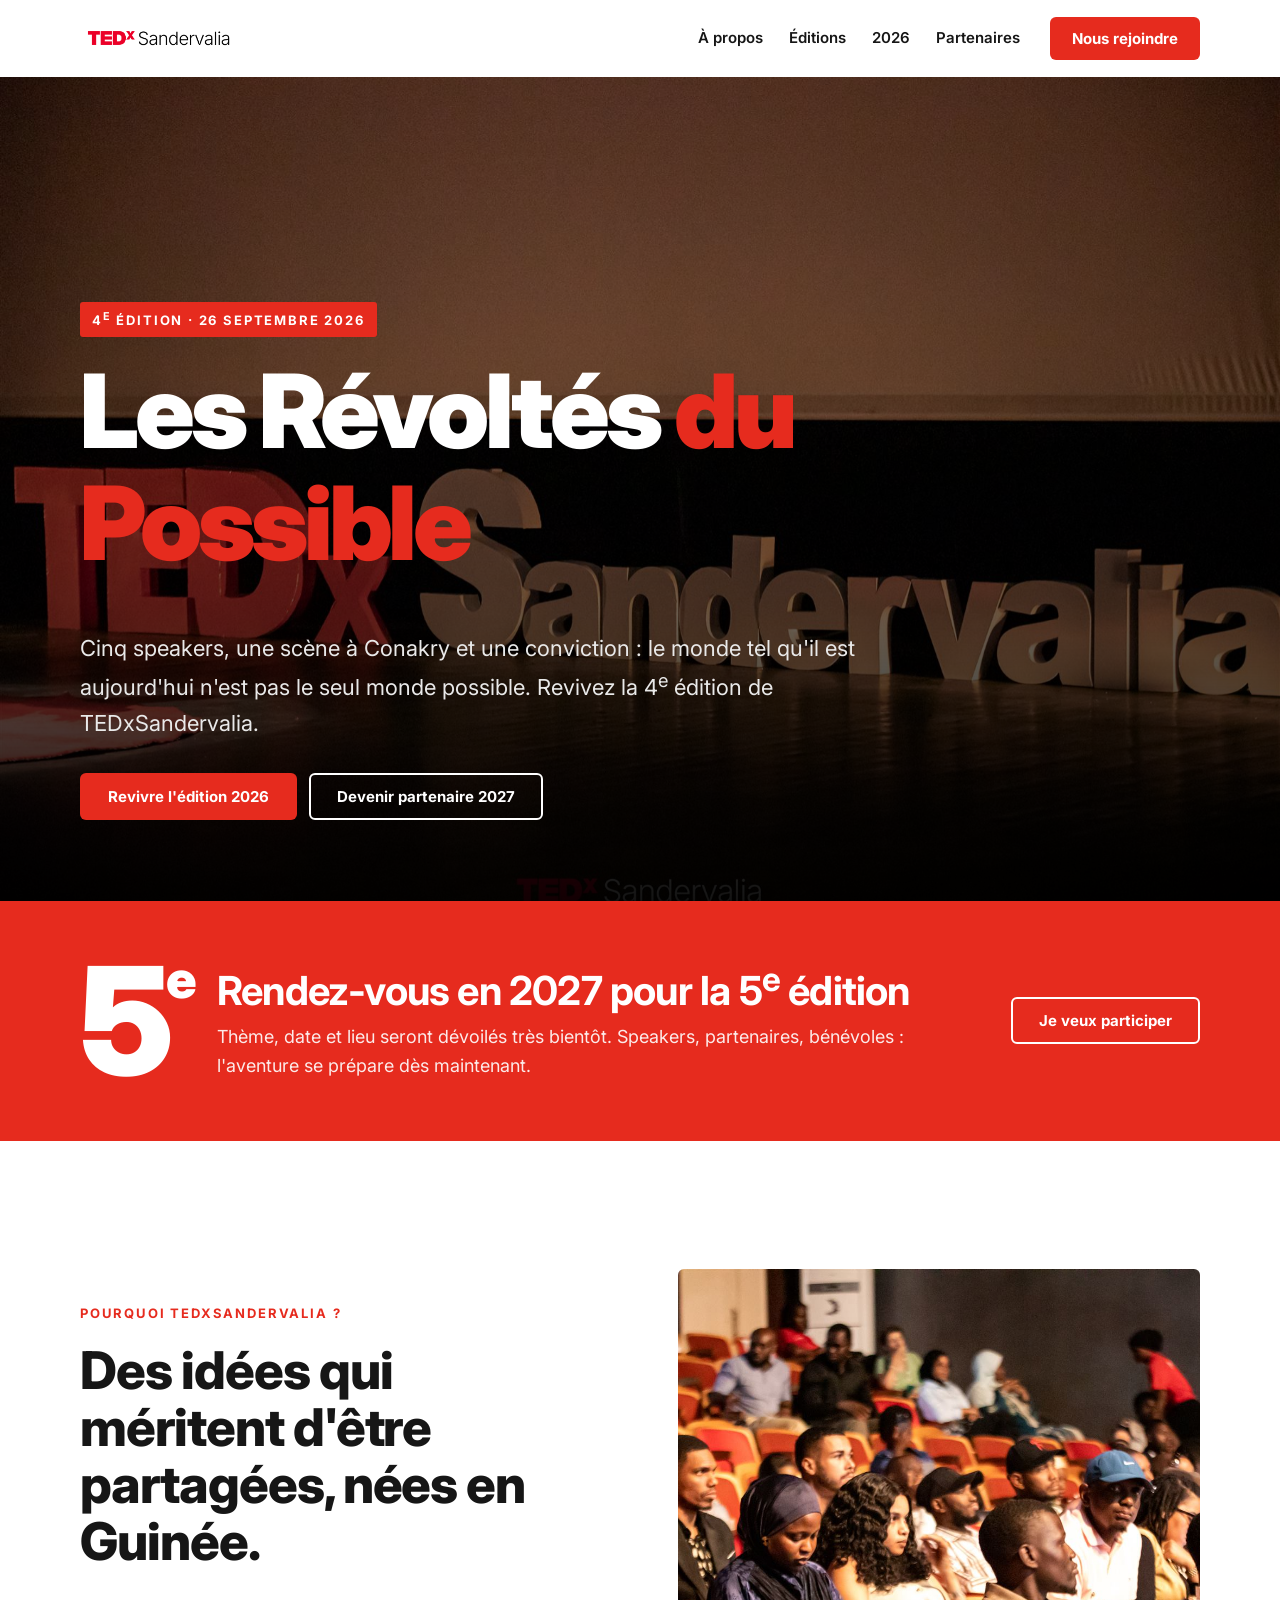
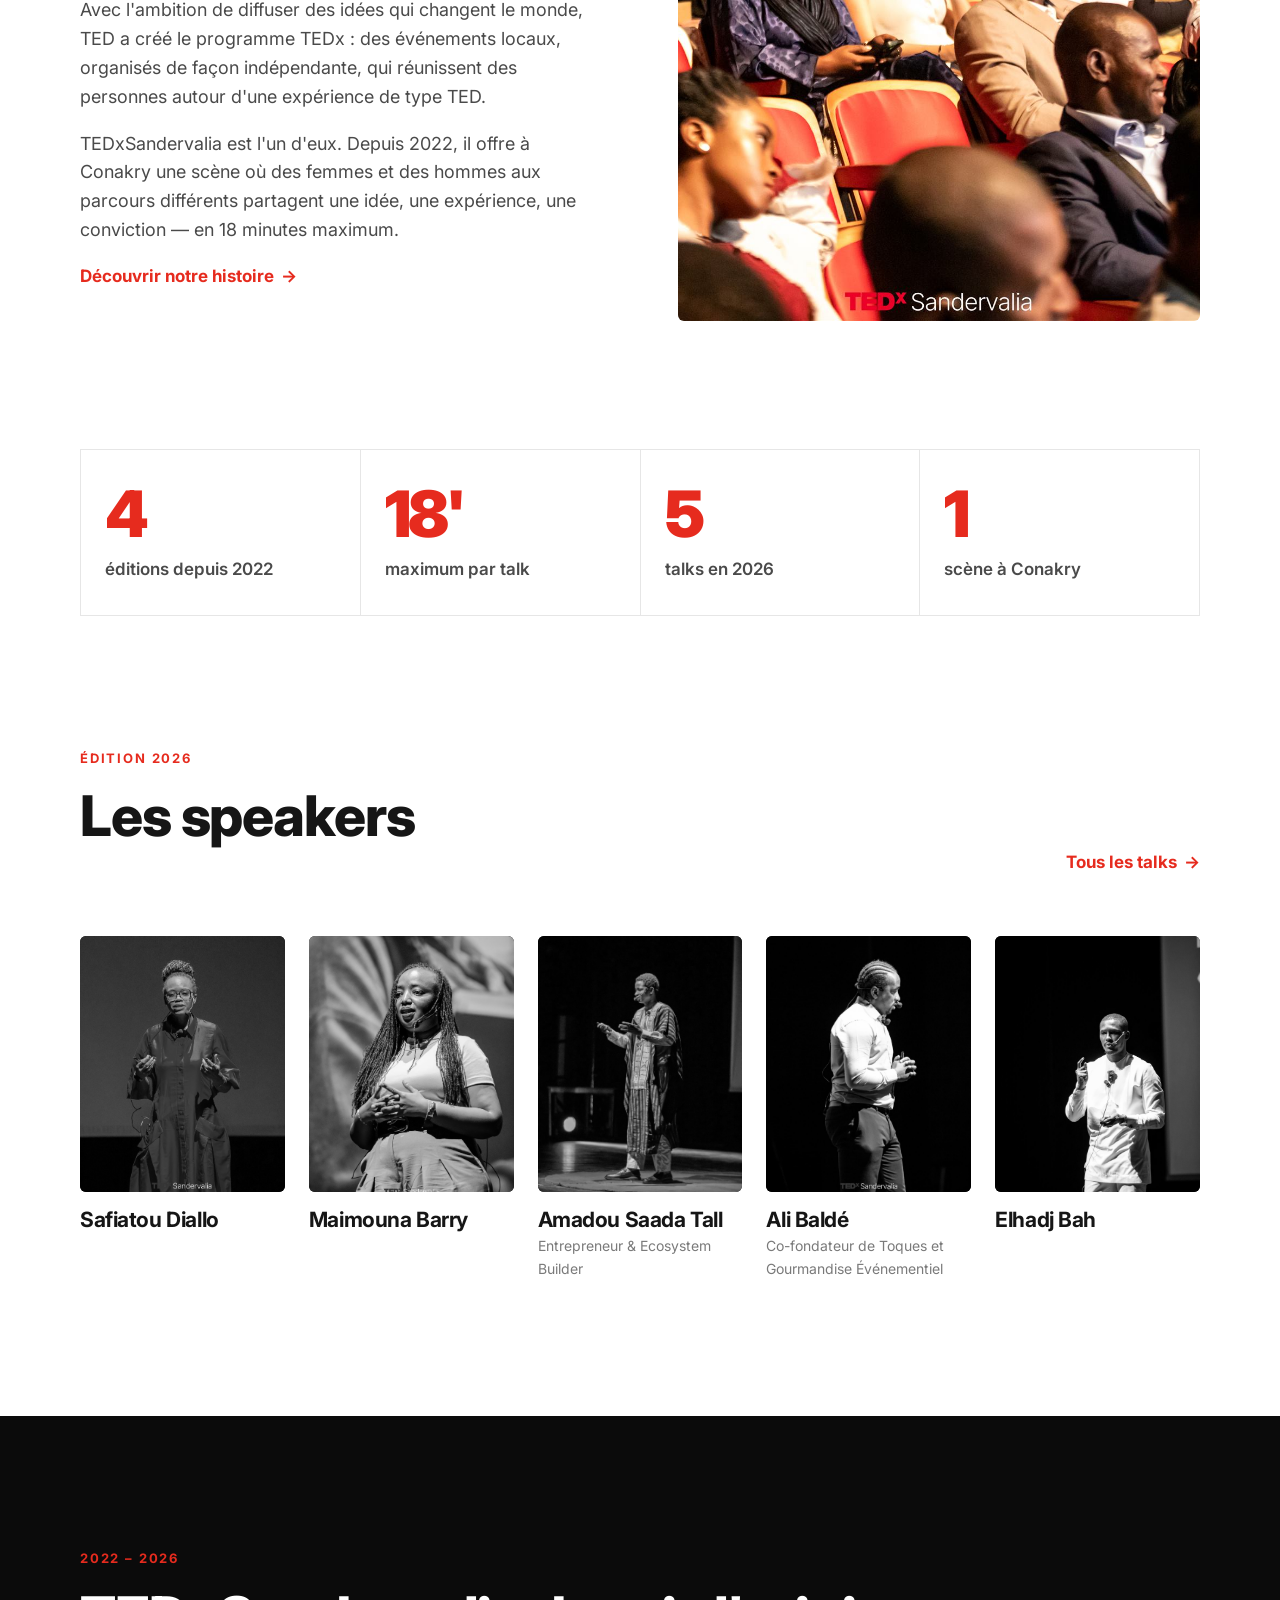
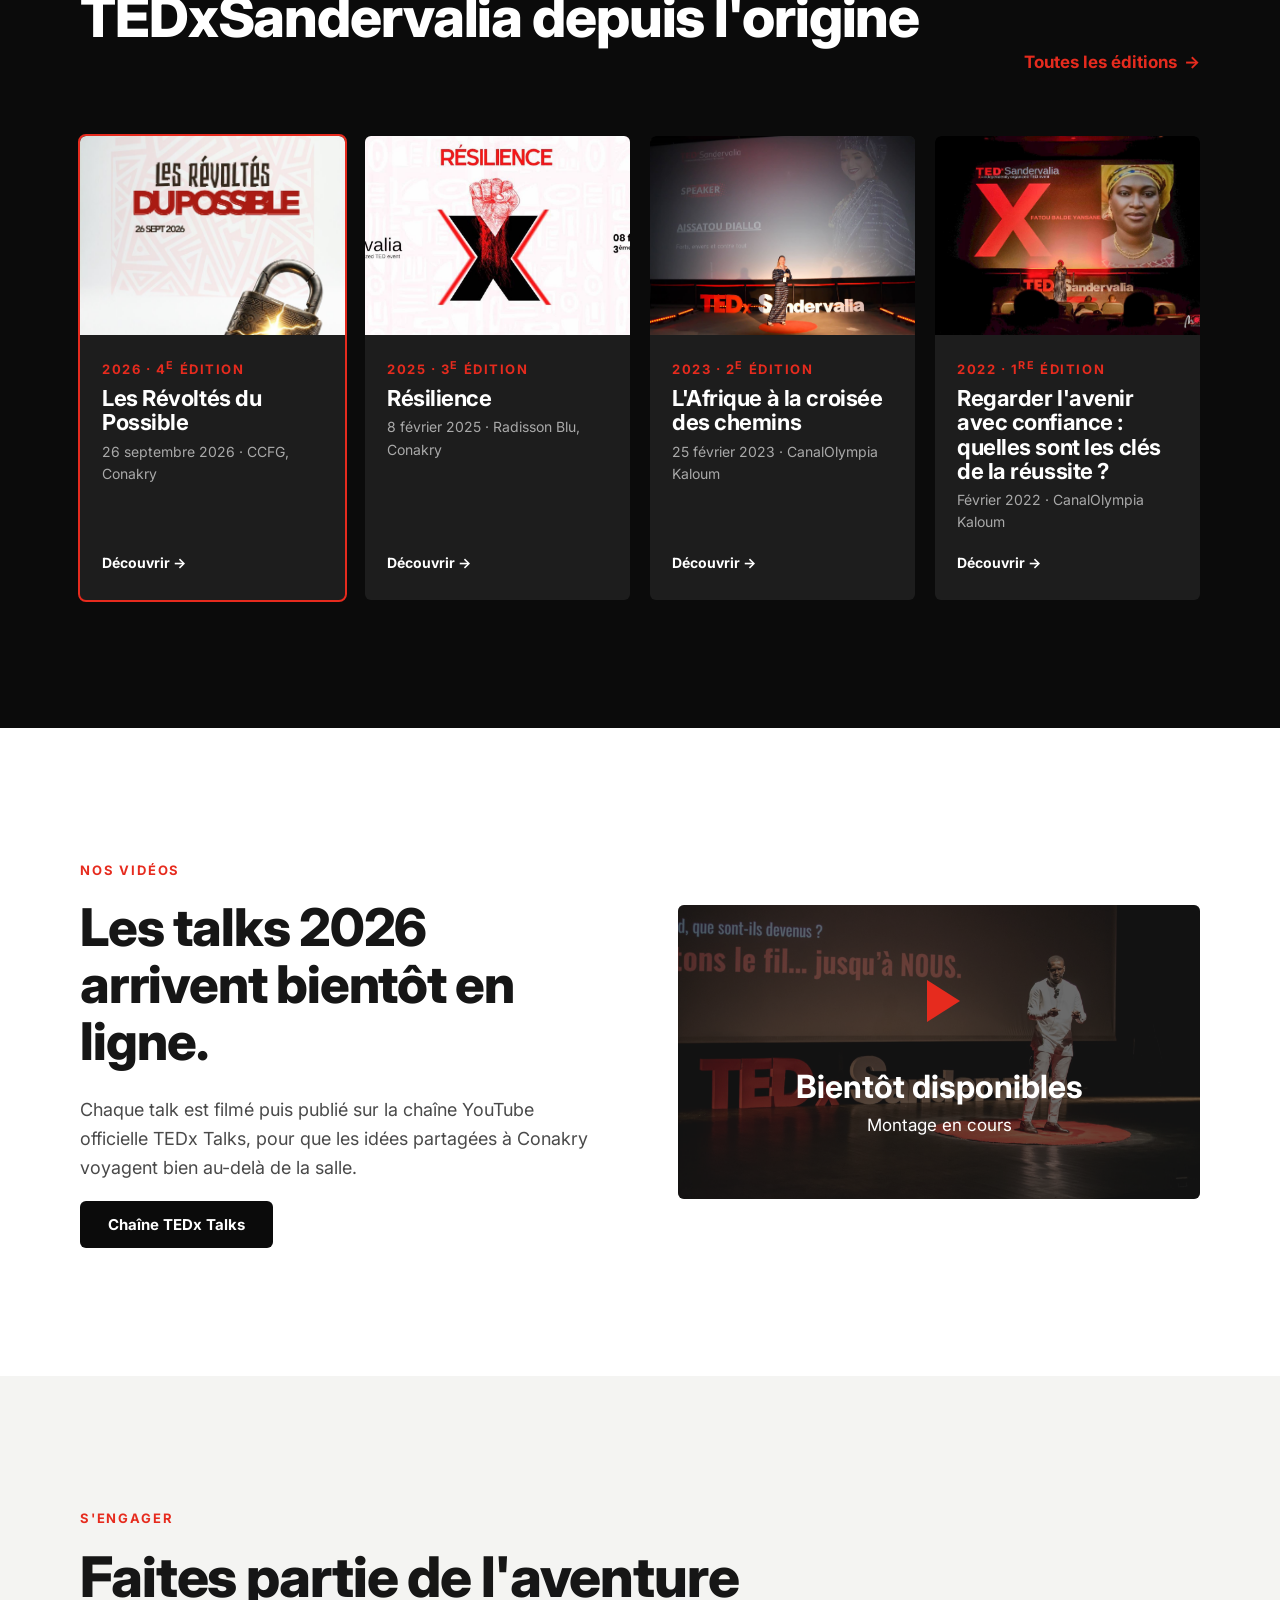
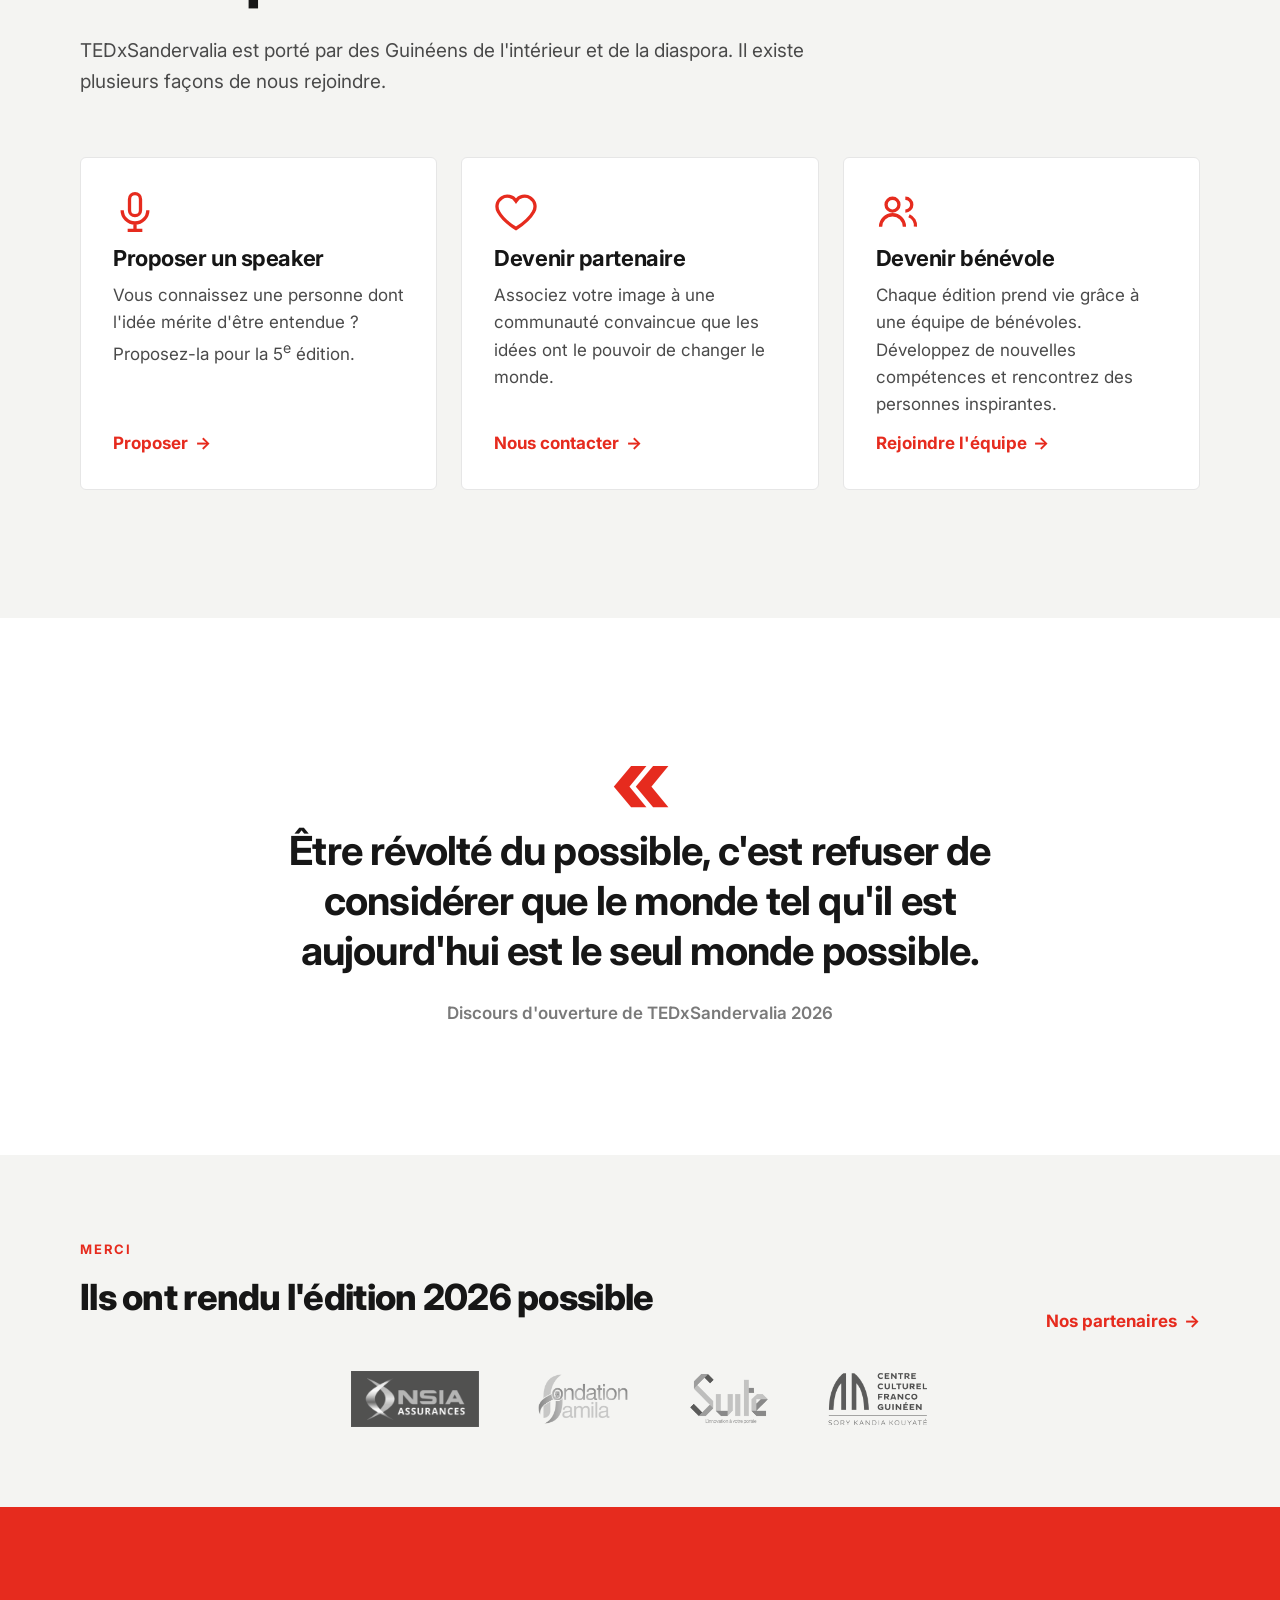
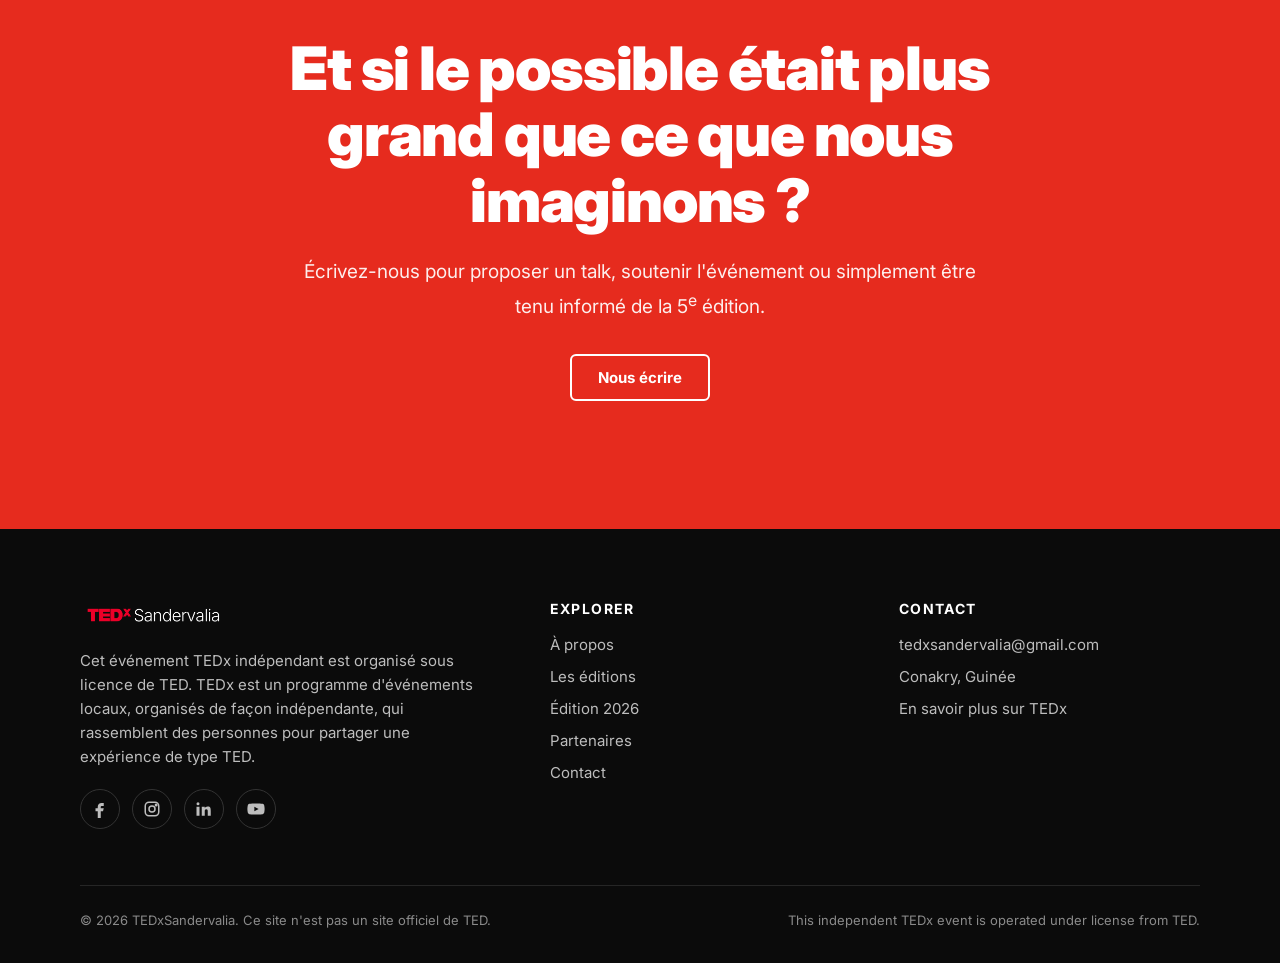
==== site-web-publication/index.html @ cabc4c50 "Add files via upload" ====
<!doctype html>
<html lang="fr">
<head>
  <meta charset="utf-8">
  <meta name="viewport" content="width=device-width, initial-scale=1">
  <meta name="robots" content="noindex, nofollow"> <!-- PRÉVERSION : retirer au lancement officiel -->
  <title>TEDxSandervalia — Des idées qui méritent d'être partagées, à Conakry</title>
  <meta name="description" content="TEDxSandervalia est un événement TEDx organisé de façon indépendante à Conakry, en Guinée. Quatre éditions depuis 2022, des talks qui font émerger de nouvelles possibilités.">
  <meta property="og:title" content="TEDxSandervalia">
  <meta property="og:description" content="Événement TEDx organisé de façon indépendante à Conakry, Guinée.">
  <meta property="og:image" content="assets/img/hero-scene.jpg">
  <meta property="og:type" content="website">
  <link rel="icon" type="image/png" href="assets/img/favicon.png">
  <link rel="preconnect" href="https://fonts.googleapis.com">
  <link rel="preconnect" href="https://fonts.gstatic.com" crossorigin>
  <link href="https://fonts.googleapis.com/css2?family=Inter:wght@400;500;600;700;800;900&display=swap" rel="stylesheet">
  <link rel="stylesheet" href="assets/css/style.css">
</head>
<body>
  <a class="skip-link" href="#contenu">Aller au contenu</a>

  <header class="site-header">
    <div class="container">
      <a class="brand" href="index.html" aria-label="TEDxSandervalia — accueil">
        <img src="assets/img/logo-black.png" alt="TEDxSandervalia" width="159" height="30">
      </a>
      <button class="nav-toggle" aria-label="Ouvrir le menu" aria-expanded="false" aria-controls="nav"><span></span></button>
      <nav class="nav" id="nav" aria-label="Navigation principale">
        <ul class="nav__list">
          <li><a href="a-propos.html">À propos</a></li>
          <li><a href="editions.html">Éditions</a></li>
          <li><a href="edition-2026.html">2026</a></li>
          <li><a href="partenaires.html">Partenaires</a></li>
        </ul>
        <a class="btn btn--red" href="contact.html">Nous rejoindre</a>
      </nav>
    </div>
  </header>

  <main id="contenu">
    <!-- HERO -->
    <section class="hero">
      <div class="hero__media">
        <img src="assets/img/hero-scene.jpg" alt="Les lettres TEDx Sandervalia sur la scène du Centre Culturel Franco-Guinéen" fetchpriority="high">
      </div>
      <div class="container hero__content">
        <span class="eyebrow">4<sup>e</sup> édition · 26 septembre 2026</span>
        <h1>Les Révoltés <em>du Possible</em></h1>
        <p class="hero__lead">Cinq speakers, une scène à Conakry et une conviction : le monde tel qu'il est aujourd'hui n'est pas le seul monde possible. Revivez la 4<sup>e</sup> édition de TEDxSandervalia.</p>
        <div class="btn-row">
          <a class="btn btn--red" href="edition-2026.html">Revivre l'édition 2026</a>
          <a class="btn btn--ghost" href="contact.html#partenaire">Devenir partenaire 2027</a>
        </div>
      </div>
    </section>

    <!-- PROCHAINE ÉDITION -->
    <section class="section section--red" style="padding:56px 0">
      <div class="container announce">
        <div class="announce__num" aria-hidden="true">5<sup>e</sup></div>
        <div>
          <h2>Rendez-vous en 2027 pour la 5<sup>e</sup> édition</h2>
          <p>Thème, date et lieu seront dévoilés très bientôt. Speakers, partenaires, bénévoles : l'aventure se prépare dès maintenant.</p>
        </div>
        <a class="btn btn--ghost" href="contact.html">Je veux participer</a>
      </div>
    </section>

    <!-- POURQUOI -->
    <section class="section">
      <div class="container split">
        <div class="reveal">
          <span class="eyebrow">Pourquoi TEDxSandervalia ?</span>
          <h2>Des idées qui méritent d'être partagées, nées en Guinée.</h2>
          <p>Avec l'ambition de diffuser des idées qui changent le monde, TED a créé le programme TEDx : des événements locaux, organisés de façon indépendante, qui réunissent des personnes autour d'une expérience de type TED.</p>
          <p>TEDxSandervalia est l'un d'eux. Depuis 2022, il offre à Conakry une scène où des femmes et des hommes aux parcours différents partagent une idée, une expérience, une conviction — en 18 minutes maximum.</p>
          <a class="link-arrow" href="a-propos.html">Découvrir notre histoire</a>
        </div>
        <div class="split__media reveal">
          <img src="assets/img/public-1.jpg" alt="Le public attentif dans la salle du CCFG pendant TEDxSandervalia 2026" loading="lazy">
        </div>
      </div>
    </section>

    <!-- CHIFFRES -->
    <section class="section section--grey" style="padding-top:0;padding-bottom:0;background:none">
      <div class="container">
        <div class="stats reveal">
          <div class="stat"><strong>4</strong><span>éditions depuis 2022</span></div>
          <div class="stat"><strong>18'</strong><span>maximum par talk</span></div>
          <div class="stat"><strong>5</strong><span>talks en 2026</span></div>
          <div class="stat"><strong>1</strong><span>scène à Conakry</span></div>
        </div>
      </div>
    </section>

    <!-- SPEAKERS 2026 -->
    <section class="section">
      <div class="container">
        <div class="section__head section__head--row reveal">
          <div>
            <span class="eyebrow">Édition 2026</span>
            <h2>Les speakers</h2>
          </div>
          <a class="link-arrow" href="edition-2026.html#speakers">Tous les talks</a>
        </div>
        <div class="speakers">
          <article class="speaker reveal">
            <div class="speaker__photo"><img src="assets/img/safiatou-diallo.jpg" alt="Safiatou Diallo sur la scène de TEDxSandervalia" loading="lazy"></div>
            <h3>Safiatou Diallo</h3>
          </article>
          <article class="speaker reveal">
            <div class="speaker__photo"><img src="assets/img/maimouna-barry.jpg" alt="Maimouna Barry pendant son talk" loading="lazy"></div>
            <h3>Maimouna Barry</h3>
          </article>
          <article class="speaker reveal">
            <div class="speaker__photo"><img src="assets/img/amadou-saada-tall.jpg" alt="Amadou Saada Tall sur le cercle rouge TEDx" loading="lazy"></div>
            <h3>Amadou Saada Tall</h3>
            <p class="speaker__role">Entrepreneur &amp; Ecosystem Builder</p>
          </article>
          <article class="speaker reveal">
            <div class="speaker__photo"><img src="assets/img/ali-balde.jpg" alt="Ali Baldé pendant son talk" loading="lazy"></div>
            <h3>Ali Baldé</h3>
            <p class="speaker__role">Co-fondateur de Toques et Gourmandise Événementiel</p>
          </article>
          <article class="speaker reveal">
            <div class="speaker__photo"><img src="assets/img/elhadj-bah.jpg" alt="Elhadj Bah sur la scène de TEDxSandervalia" loading="lazy"></div>
            <h3>Elhadj Bah</h3>
          </article>
        </div>
      </div>
    </section>

    <!-- ÉDITIONS -->
    <section class="section section--dark">
      <div class="container">
        <div class="section__head section__head--row reveal">
          <div>
            <span class="eyebrow">2022 – 2026</span>
            <h2>TEDxSandervalia depuis l'origine</h2>
          </div>
          <a class="link-arrow" href="editions.html">Toutes les éditions</a>
        </div>
        <div class="editions">
          <a class="edition edition--current reveal" href="edition-2026.html">
            <div class="edition__media"><img src="assets/img/affiche-2026.jpg" alt="Affiche Les Révoltés du Possible" loading="lazy"></div>
            <div class="edition__body">
              <span class="edition__year">2026 · 4<sup>e</sup> édition</span>
              <h3>Les Révoltés du Possible</h3>
              <p>26 septembre 2026 · CCFG, Conakry</p>
              <span class="edition__more">Découvrir →</span>
            </div>
          </a>
          <a class="edition reveal" href="editions.html#2025">
            <div class="edition__media"><img src="assets/img/edition-2025.jpg" alt="Visuel de l'édition Résilience" loading="lazy"></div>
            <div class="edition__body">
              <span class="edition__year">2025 · 3<sup>e</sup> édition</span>
              <h3>Résilience</h3>
              <p>8 février 2025 · Radisson Blu, Conakry</p>
              <span class="edition__more">Découvrir →</span>
            </div>
          </a>
          <a class="edition reveal" href="editions.html#2023">
            <div class="edition__media"><img src="assets/img/edition-2023.jpg" alt="Une speaker sur la scène de TEDxSandervalia 2023" loading="lazy"></div>
            <div class="edition__body">
              <span class="edition__year">2023 · 2<sup>e</sup> édition</span>
              <h3>L'Afrique à la croisée des chemins</h3>
              <p>25 février 2023 · CanalOlympia Kaloum</p>
              <span class="edition__more">Découvrir →</span>
            </div>
          </a>
          <a class="edition reveal" href="editions.html#2022">
            <div class="edition__media"><img src="assets/img/edition-2022.jpg" alt="Première édition de TEDxSandervalia au CanalOlympia Kaloum" loading="lazy"></div>
            <div class="edition__body">
              <span class="edition__year">2022 · 1<sup>re</sup> édition</span>
              <h3>Regarder l'avenir avec confiance : quelles sont les clés de la réussite ?</h3>
              <p>Février 2022 · CanalOlympia Kaloum</p>
              <span class="edition__more">Découvrir →</span>
            </div>
          </a>
        </div>
      </div>
    </section>

    <!-- VIDÉOS -->
    <section class="section">
      <div class="container split split--reverse">
        <div class="reveal">
          <span class="eyebrow">Nos vidéos</span>
          <h2>Les talks 2026 arrivent bientôt en ligne.</h2>
          <p>Chaque talk est filmé puis publié sur la chaîne YouTube officielle TEDx Talks, pour que les idées partagées à Conakry voyagent bien au-delà de la salle.</p>
          <a class="btn btn--dark" href="https://www.youtube.com/@TEDx" target="_blank" rel="noopener">Chaîne TEDx Talks</a>
        </div>
        <div class="reveal">
          <div class="video-placeholder">
            <img src="assets/img/elhadj-scene.jpg" alt="" loading="lazy">
            <div>
              <svg viewBox="0 0 24 24" fill="currentColor" aria-hidden="true"><path d="M8 5v14l11-7z"/></svg>
              <strong>Bientôt disponibles</strong>
              <span>Montage en cours</span>
            </div>
          </div>
        </div>
      </div>
    </section>

    <!-- PROGRAMMES -->
    <section class="section section--grey">
      <div class="container">
        <div class="section__head reveal">
          <span class="eyebrow">S'engager</span>
          <h2>Faites partie de l'aventure</h2>
          <p>TEDxSandervalia est porté par des Guinéens de l'intérieur et de la diaspora. Il existe plusieurs façons de nous rejoindre.</p>
        </div>
        <div class="cards">
          <article class="card reveal">
            <svg class="card__icon" viewBox="0 0 24 24" fill="none" stroke="currentColor" stroke-width="1.8" aria-hidden="true"><rect x="9" y="2" width="6" height="12" rx="3"/><path d="M5 11a7 7 0 0 0 14 0M12 18v4M8 22h8"/></svg>
            <h3>Proposer un speaker</h3>
            <p>Vous connaissez une personne dont l'idée mérite d'être entendue ? Proposez-la pour la 5<sup>e</sup> édition.</p>
            <a class="link-arrow" href="contact.html#speaker">Proposer</a>
          </article>
          <article class="card reveal">
            <svg class="card__icon" viewBox="0 0 24 24" fill="none" stroke="currentColor" stroke-width="1.8" aria-hidden="true"><path d="M12 21s-7-4.4-9.5-9A5.5 5.5 0 0 1 12 6a5.5 5.5 0 0 1 9.5 6C19 16.6 12 21 12 21z"/></svg>
            <h3>Devenir partenaire</h3>
            <p>Associez votre image à une communauté convaincue que les idées ont le pouvoir de changer le monde.</p>
            <a class="link-arrow" href="contact.html#partenaire">Nous contacter</a>
          </article>
          <article class="card reveal">
            <svg class="card__icon" viewBox="0 0 24 24" fill="none" stroke="currentColor" stroke-width="1.8" aria-hidden="true"><circle cx="9" cy="8" r="3.5"/><path d="M2.5 20a6.5 6.5 0 0 1 13 0M16 4.5a3.5 3.5 0 0 1 0 7M18 14a6 6 0 0 1 3.5 6"/></svg>
            <h3>Devenir bénévole</h3>
            <p>Chaque édition prend vie grâce à une équipe de bénévoles. Développez de nouvelles compétences et rencontrez des personnes inspirantes.</p>
            <a class="link-arrow" href="contact.html#benevole">Rejoindre l'équipe</a>
          </article>
        </div>
      </div>
    </section>

    <!-- CITATION -->
    <section class="section">
      <figure class="container quote reveal">
        <blockquote>Être révolté du possible, c'est refuser de considérer que le monde tel qu'il est aujourd'hui est le seul monde possible.</blockquote>
        <figcaption>Discours d'ouverture de TEDxSandervalia 2026</figcaption>
      </figure>
    </section>

    <!-- PARTENAIRES -->
    <section class="section section--grey" style="padding:clamp(48px,7vw,80px) 0">
      <div class="container">
        <div class="section__head section__head--row reveal" style="margin-bottom:36px">
          <div>
            <span class="eyebrow">Merci</span>
            <h2 style="font-size:clamp(26px,3.4vw,36px)">Ils ont rendu l'édition 2026 possible</h2>
          </div>
          <a class="link-arrow" href="partenaires.html">Nos partenaires</a>
        </div>
        <div class="logo-strip reveal">
          <img src="assets/img/partenaires/nsia-assurances.png" alt="NSIA Assurances" loading="lazy">
          <img src="assets/img/partenaires/fondation-jamila.png" alt="Fondation Jamila" loading="lazy">
          <img src="assets/img/partenaires/suite.png" alt="SUITE" loading="lazy">
          <img src="assets/img/partenaires/ccfg.png" alt="Centre Culturel Franco-Guinéen Sory Kandia Kouyaté" loading="lazy">
        </div>
      </div>
    </section>

    <!-- CTA -->
    <section class="section section--red cta">
      <div class="container">
        <h2>Et si le possible était plus grand que ce que nous imaginons ?</h2>
        <p>Écrivez-nous pour proposer un talk, soutenir l'événement ou simplement être tenu informé de la 5<sup>e</sup> édition.</p>
        <div class="btn-row">
          <a class="btn btn--ghost" href="contact.html">Nous écrire</a>
        </div>
      </div>
    </section>
  </main>

  <footer class="site-footer">
    <div class="container">
      <div class="footer-grid">
        <div class="footer-about">
          <a class="brand brand--light" href="index.html">
            <img src="assets/img/logo-white.png" alt="TEDxSandervalia" width="148" height="28">
          </a>
          <p>Cet événement TEDx indépendant est organisé sous licence de TED. TEDx est un programme d'événements locaux, organisés de façon indépendante, qui rassemblent des personnes pour partager une expérience de type TED.</p>
          <div class="socials">
            <!-- TODO : remplacer les # par les URL réelles des réseaux sociaux -->
            <a href="https://www.facebook.com/TEDxSandervalia/" target="_blank" rel="noopener" aria-label="Facebook"><svg viewBox="0 0 24 24" fill="currentColor"><path d="M14 8h3V4h-3c-2.8 0-5 2.2-5 5v2H6v4h3v9h4v-9h3l1-4h-4V9c0-.6.4-1 1-1z"/></svg></a>
            <a href="https://www.instagram.com/tedxsandervalia/" target="_blank" rel="noopener" aria-label="Instagram"><svg viewBox="0 0 24 24" fill="none" stroke="currentColor" stroke-width="2"><rect x="3" y="3" width="18" height="18" rx="5"/><circle cx="12" cy="12" r="4"/><circle cx="17.5" cy="6.5" r="1" fill="currentColor"/></svg></a>
            <a href="https://www.linkedin.com/in/tedxsandervalia-a0031122a/" target="_blank" rel="noopener" aria-label="LinkedIn"><svg viewBox="0 0 24 24" fill="currentColor"><path d="M4 3a2 2 0 1 1 0 4 2 2 0 0 1 0-4zM2 9h4v12H2zM9 9h4v1.7c.6-1 1.9-2 3.9-2 4 0 4.1 2.7 4.1 6V21h-4v-5.5c0-1.4 0-3.2-2-3.2s-2 1.5-2 3.1V21H9z"/></svg></a>
            <a href="https://www.youtube.com/@tedxsandervalia6282" target="_blank" rel="noopener" aria-label="YouTube"><svg viewBox="0 0 24 24" fill="currentColor"><path d="M23 7.2a3 3 0 0 0-2.1-2.1C19 4.6 12 4.6 12 4.6s-7 0-8.9.5A3 3 0 0 0 1 7.2 31 31 0 0 0 .5 12a31 31 0 0 0 .5 4.8 3 3 0 0 0 2.1 2.1c1.9.5 8.9.5 8.9.5s7 0 8.9-.5a3 3 0 0 0 2.1-2.1 31 31 0 0 0 .5-4.8 31 31 0 0 0-.5-4.8zM9.8 15V9l5.7 3z"/></svg></a>
          </div>
        </div>
        <div>
          <h4>Explorer</h4>
          <ul>
            <li><a href="a-propos.html">À propos</a></li>
            <li><a href="editions.html">Les éditions</a></li>
            <li><a href="edition-2026.html">Édition 2026</a></li>
            <li><a href="partenaires.html">Partenaires</a></li>
            <li><a href="contact.html">Contact</a></li>
          </ul>
        </div>
        <div>
          <h4>Contact</h4>
          <ul>
            <li><a data-email=""></a></li>
            <li>Conakry, Guinée</li>
            <li><a href="https://www.ted.com/tedx" target="_blank" rel="noopener">En savoir plus sur TEDx</a></li>
          </ul>
        </div>
      </div>
      <div class="footer-legal">
        <span>© <span data-year>2026</span> TEDxSandervalia. Ce site n'est pas un site officiel de TED.</span>
        <span>This independent TEDx event is operated under license from TED.</span>
      </div>
    </div>
  </footer>

  <script src="assets/js/main.js" defer></script>
</body>
</html>
---- site-web-publication/assets/css/style.css ----
/* ==========================================================================
   TEDxSandervalia — feuille de style principale
   Rouge TEDx officiel : #E62B1E (charte TED). Typo : Inter.
   ========================================================================== */

:root {
  --red: #e62b1e;
  --red-dark: #b81f14;
  --black: #0b0b0b;
  --ink: #161616;
  --grey-900: #1d1d1d;
  --grey-700: #4a4a4a;
  --grey-500: #7a7a7a;
  --grey-200: #e6e6e6;
  --grey-100: #f4f4f2;
  --white: #ffffff;

  --font: "Inter", system-ui, -apple-system, "Segoe UI", Roboto, sans-serif;
  --max: 1200px;
  --gutter: clamp(16px, 4vw, 40px);
  --radius: 6px;
  --header-h: 76px;
  --ease: cubic-bezier(.2, .7, .2, 1);
}

*, *::before, *::after { box-sizing: border-box; }

html { scroll-behavior: smooth; -webkit-text-size-adjust: 100%; }

body {
  margin: 0;
  font-family: var(--font);
  font-size: 17px;
  line-height: 1.6;
  color: var(--ink);
  background: var(--white);
  -webkit-font-smoothing: antialiased;
}

img { max-width: 100%; display: block; }
a { color: inherit; }
h1, h2, h3, h4 { line-height: 1.1; margin: 0 0 .5em; letter-spacing: -.02em; }
p { margin: 0 0 1em; }

.container { width: 100%; max-width: var(--max); margin: 0 auto; padding: 0 var(--gutter); }

.skip-link {
  position: absolute; left: -9999px; top: 0; z-index: 1000;
  background: var(--red); color: var(--white); padding: 10px 16px;
}
.skip-link:focus { left: 16px; top: 16px; }

:focus-visible { outline: 3px solid var(--red); outline-offset: 3px; }

/* ---------- Boutons ---------- */
.btn {
  display: inline-flex; align-items: center; gap: .5em;
  padding: 14px 26px;
  font: 700 15px/1 var(--font);
  text-decoration: none;
  border-radius: var(--radius);
  border: 2px solid transparent;
  cursor: pointer;
  transition: background .2s, color .2s, border-color .2s, transform .2s var(--ease);
}
.btn:hover { transform: translateY(-2px); }
.btn--red { background: var(--red); color: var(--white); }
.btn--red:hover { background: var(--red-dark); }
.btn--ghost { border-color: currentColor; color: var(--white); }
.btn--ghost:hover { background: var(--white); color: var(--black); border-color: var(--white); }
.btn--dark { background: var(--black); color: var(--white); }
.btn--dark:hover { background: var(--grey-900); }
.btn-row { display: flex; flex-wrap: wrap; gap: 12px; }

.link-arrow {
  font-weight: 700; text-decoration: none; color: var(--red);
  display: inline-flex; gap: .4em; align-items: center;
}
.link-arrow::after { content: "→"; transition: transform .2s var(--ease); }
.link-arrow:hover::after { transform: translateX(4px); }

/* ---------- En-tête ---------- */
.site-header {
  position: sticky; top: 0; z-index: 100;
  background: var(--white);
  border-bottom: 1px solid transparent;
  transition: border-color .2s, box-shadow .2s;
}
.site-header.is-scrolled { border-color: var(--grey-200); box-shadow: 0 4px 20px rgba(0,0,0,.05); }
.site-header .container {
  height: var(--header-h);
  display: flex; align-items: center; justify-content: space-between; gap: 24px;
}

/* Logo TEDxSandervalia (en-tête et pied de page) */
.brand { display: flex; flex-direction: column; align-items: flex-start; text-decoration: none; line-height: 1; }
.brand img { height: 30px; width: auto; max-width: none; }
.brand__tagline { font-size: 9.5px; letter-spacing: .01em; color: var(--grey-900); margin-top: 5px; white-space: nowrap; }
.brand__tagline b { color: var(--red); }
.brand--light .brand__tagline { color: #cfcfcf; }

.nav { display: flex; align-items: center; gap: 30px; }
.nav__list { display: flex; gap: 26px; list-style: none; margin: 0; padding: 0; }
.nav__list a {
  text-decoration: none; font-weight: 600; font-size: 15px; color: var(--ink);
  padding: 6px 0; position: relative;
}
.nav__list a::after {
  content: ""; position: absolute; left: 0; right: 0; bottom: 0; height: 2px;
  background: var(--red); transform: scaleX(0); transform-origin: left; transition: transform .25s var(--ease);
}
.nav__list a:hover::after, .nav__list a[aria-current="page"]::after { transform: scaleX(1); }
.nav .btn { padding: 12px 20px; }

.nav-toggle {
  display: none; background: none; border: 0; padding: 8px; cursor: pointer;
  width: 44px; height: 44px; position: relative;
}
.nav-toggle span, .nav-toggle span::before, .nav-toggle span::after {
  position: absolute; left: 10px; width: 24px; height: 2px; background: var(--ink); content: "";
  transition: transform .25s var(--ease), opacity .2s;
}
.nav-toggle span { top: 21px; }
.nav-toggle span::before { left: 0; top: -7px; }
.nav-toggle span::after { left: 0; top: 7px; }
.nav-open .nav-toggle span { background: transparent; }
.nav-open .nav-toggle span::before { transform: translateY(7px) rotate(45deg); }
.nav-open .nav-toggle span::after { transform: translateY(-7px) rotate(-45deg); }

@media (max-width: 960px) {
  .nav-toggle { display: block; }
  .nav {
    position: fixed; inset: var(--header-h) 0 0 0;
    background: var(--white);
    flex-direction: column; align-items: flex-start; gap: 28px;
    padding: 32px var(--gutter);
    transform: translateX(100%); transition: transform .3s var(--ease);
    overflow-y: auto;
  }
  .nav-open .nav { transform: none; }
  .nav__list { flex-direction: column; gap: 18px; }
  .nav__list a { font-size: 24px; font-weight: 700; }
  .nav-open { overflow: hidden; }
}

/* ---------- Hero ---------- */
.hero {
  position: relative; isolation: isolate;
  min-height: calc(100svh - var(--header-h));
  display: flex; align-items: flex-end;
  color: var(--white); background: var(--black);
  overflow: hidden;
}
.hero__media { position: absolute; inset: 0; z-index: -2; }
.hero__media img { width: 100%; height: 100%; object-fit: cover; transform: scale(1.06); animation: heroZoom 14s var(--ease) forwards; }
@keyframes heroZoom { to { transform: scale(1); } }
.hero::before {
  content: ""; position: absolute; inset: 0; z-index: -1;
  background: linear-gradient(180deg, rgba(0,0,0,.25) 0%, rgba(0,0,0,.35) 40%, rgba(0,0,0,.92) 100%);
}
.hero__content { padding-top: 120px; padding-bottom: clamp(48px, 9vh, 96px); }
.eyebrow {
  display: inline-block; font-size: 13px; font-weight: 700; letter-spacing: .14em; text-transform: uppercase;
  color: var(--red); margin-bottom: 18px;
}
.hero .eyebrow { color: var(--white); background: var(--red); padding: 6px 12px; border-radius: 3px; }
.hero h1 { font-size: clamp(42px, 8vw, 104px); font-weight: 900; letter-spacing: -.04em; max-width: 14ch; }
.hero h1 em { font-style: normal; color: var(--red); }
.hero__lead { font-size: clamp(18px, 2vw, 22px); max-width: 60ch; color: #e9e9e9; margin-bottom: 32px; }
.hero__meta { display: flex; flex-wrap: wrap; gap: 10px 28px; margin-bottom: 32px; font-weight: 600; }
.hero__meta span { display: inline-flex; gap: 8px; align-items: center; }
.hero__meta svg { width: 18px; height: 18px; color: var(--red); flex: none; }

.hero--page { min-height: 62vh; }
.hero--page h1 { font-size: clamp(40px, 6.5vw, 84px); max-width: 18ch; }

/* ---------- Sections ---------- */
.section { padding: clamp(64px, 10vw, 128px) 0; }
.section--dark { background: var(--black); color: var(--white); }
.section--grey { background: var(--grey-100); }
.section--red { background: var(--red); color: var(--white); }
.section__head { max-width: 760px; margin-bottom: clamp(36px, 5vw, 60px); }
.section__head h2 { font-size: clamp(32px, 5vw, 56px); font-weight: 800; }
.section__head p { font-size: 19px; color: var(--grey-700); }
.section--dark .section__head p { color: #bdbdbd; }
.section__head--row { max-width: none; display: flex; justify-content: space-between; align-items: flex-end; gap: 24px; flex-wrap: wrap; }

/* Bandeau « prochaine édition » */
.announce {
  display: grid; grid-template-columns: auto 1fr auto; gap: 28px; align-items: center;
}
.announce__num { font-size: clamp(72px, 12vw, 150px); font-weight: 900; line-height: .85; letter-spacing: -.05em; }
.announce__num sup { font-size: .35em; vertical-align: top; }
.announce h2 { font-size: clamp(26px, 3.5vw, 40px); margin-bottom: .25em; }
.announce p { margin: 0; opacity: .9; font-size: 18px; }
@media (max-width: 760px) { .announce { grid-template-columns: 1fr; gap: 16px; } }

/* Split texte / image */
.split { display: grid; grid-template-columns: 1fr 1fr; gap: clamp(32px, 6vw, 88px); align-items: center; }
.split--reverse .split__media { order: -1; }
.split__media img { width: 100%; aspect-ratio: 4/5; object-fit: cover; border-radius: var(--radius); }
.split__media--wide img { aspect-ratio: 3/2; }
.split__media--square img { aspect-ratio: 1/1; }
.split h2 { font-size: clamp(32px, 4.5vw, 52px); font-weight: 800; }
.split p { font-size: 18px; color: var(--grey-700); }
.section--dark .split p { color: #c9c9c9; }
@media (max-width: 860px) { .split { grid-template-columns: 1fr; } .split--reverse .split__media { order: 0; } }

/* Chiffres clés */
.stats { display: grid; grid-template-columns: repeat(4, 1fr); gap: 1px; background: var(--grey-200); border: 1px solid var(--grey-200); }
.stat { background: var(--white); padding: 32px 24px; }
.stat strong { display: block; font-size: clamp(40px, 5vw, 64px); font-weight: 900; color: var(--red); line-height: 1; letter-spacing: -.04em; }
.stat span { display: block; margin-top: 10px; font-weight: 600; color: var(--grey-700); }
@media (max-width: 760px) { .stats { grid-template-columns: repeat(2, 1fr); } }

/* Cartes génériques */
.cards { display: grid; grid-template-columns: repeat(auto-fit, minmax(260px, 1fr)); gap: 24px; }
.card {
  background: var(--white); border: 1px solid var(--grey-200); border-radius: var(--radius);
  padding: 32px; display: flex; flex-direction: column; gap: 12px;
  transition: transform .25s var(--ease), box-shadow .25s;
}
.card:hover { transform: translateY(-4px); box-shadow: 0 18px 40px rgba(0,0,0,.08); }
.card h3 { font-size: 22px; margin: 0; }
.card p { color: var(--grey-700); margin: 0; flex: 1; }
.card__icon { width: 44px; height: 44px; color: var(--red); }
.section--dark .card { background: var(--grey-900); border-color: #2c2c2c; }
.section--dark .card p { color: #bdbdbd; }

/* Éditions */
.edition-feature {
  display: grid; grid-template-columns: 1.1fr 1fr; background: var(--grey-900); border-radius: var(--radius); overflow: hidden;
  text-decoration: none; color: var(--white);
}
.edition-feature__media { position: relative; overflow: hidden; }
.edition-feature__media img { width: 100%; height: 100%; object-fit: cover; min-height: 360px; transition: transform .6s var(--ease); }
.edition-feature:hover .edition-feature__media img { transform: scale(1.04); }
.edition-feature__body { padding: clamp(28px, 4vw, 56px); display: flex; flex-direction: column; justify-content: center; gap: 14px; }
.edition-feature__year { font-size: 14px; font-weight: 700; letter-spacing: .14em; color: var(--red); text-transform: uppercase; }
.edition-feature h3 { font-size: clamp(30px, 4vw, 48px); font-weight: 800; }
.edition-feature p { color: #c9c9c9; }
@media (max-width: 860px) { .edition-feature { grid-template-columns: 1fr; } .edition-feature__media img { min-height: 260px; } }
.editions-note { margin-top: 28px; color: #9a9a9a; font-size: 15px; }

.editions { display: grid; grid-template-columns: repeat(4, 1fr); gap: 20px; }
@media (max-width: 1000px) { .editions { grid-template-columns: repeat(2, 1fr); } }
@media (max-width: 560px) { .editions { grid-template-columns: 1fr; } }
.edition {
  display: flex; flex-direction: column; background: var(--grey-900); border-radius: var(--radius); overflow: hidden;
  text-decoration: none; color: var(--white); transition: transform .25s var(--ease);
}
.edition:hover { transform: translateY(-4px); }
.edition__media { aspect-ratio: 4/3; overflow: hidden; background: #000; }
.edition__media img { width: 100%; height: 100%; object-fit: cover; transition: transform .6s var(--ease); }
.edition:hover .edition__media img { transform: scale(1.05); }
.edition__body { padding: 22px 22px 26px; display: flex; flex-direction: column; gap: 6px; flex: 1; }
.edition__year { font-size: 13px; font-weight: 700; letter-spacing: .12em; text-transform: uppercase; color: var(--red); }
.edition h3 { font-size: 22px; margin: 0; }
.edition p { font-size: 14px; color: #a9a9a9; margin: 0; }
.edition__more { margin-top: auto; padding-top: 12px; font-weight: 700; font-size: 14px; }
.edition--current { outline: 2px solid var(--red); }

/* Speakers */
.speakers { display: grid; grid-template-columns: repeat(5, 1fr); gap: 24px; }
@media (max-width: 1000px) { .speakers { grid-template-columns: repeat(3, 1fr); } }
@media (max-width: 640px) { .speakers { grid-template-columns: repeat(2, 1fr); gap: 16px; } }
.speaker { text-decoration: none; color: inherit; }
.speaker__photo { position: relative; overflow: hidden; border-radius: var(--radius); background: var(--grey-900); aspect-ratio: 4/5; }
.speaker__photo img { width: 100%; height: 100%; object-fit: cover; filter: grayscale(100%); transition: filter .4s, transform .6s var(--ease); }
.speaker:hover .speaker__photo img, .speaker:focus-within .speaker__photo img { filter: none; transform: scale(1.04); }
.speaker__photo::after {
  content: ""; position: absolute; left: 0; bottom: 0; width: 100%; height: 5px; background: var(--red);
  transform: scaleX(0); transform-origin: left; transition: transform .35s var(--ease);
}
.speaker:hover .speaker__photo::after { transform: scaleX(1); }
.speaker h3 { font-size: 21px; margin: 16px 0 4px; }
.speaker__role { font-size: 14px; color: var(--grey-500); margin: 0 0 8px; }
.speaker__talk { font-size: 15px; font-weight: 600; color: var(--ink); margin: 0; }
.section--dark .speaker__talk { color: var(--white); }
.speaker__talk--tbc { color: var(--grey-500); font-weight: 500; font-style: italic; }

/* Comité d'organisation (page À propos) */
.committee { margin-top: clamp(56px, 8vw, 96px); }
.committee h3.committee__title { font-size: clamp(24px, 3vw, 32px); font-weight: 800; margin: 0 0 8px; }
.committee__intro { font-size: 17px; color: var(--grey-700); margin: 0 0 32px; max-width: 640px; }
.speakers--4 { grid-template-columns: repeat(4, 1fr); }
@media (max-width: 1000px) { .speakers--4 { grid-template-columns: repeat(2, 1fr); } }
.speaker__photo--empty { display: grid; place-items: center; background: var(--grey-200); color: var(--grey-500); }
.speaker__photo--empty svg { width: 38%; height: auto; }
.speaker__photo--empty::after { display: none; }

/* Programme (timeline) */
.timeline { list-style: none; margin: 0; padding: 0; border-left: 2px solid var(--grey-200); }
.timeline li { position: relative; padding: 0 0 28px 32px; display: grid; grid-template-columns: 90px 1fr; gap: 16px; }
.timeline li::before {
  content: ""; position: absolute; left: -8px; top: 6px; width: 14px; height: 14px; border-radius: 50%;
  background: var(--white); border: 3px solid var(--red);
}
.timeline time { font-weight: 800; color: var(--red); font-variant-numeric: tabular-nums; }
.timeline h4 { font-size: 18px; margin: 0 0 2px; }
.timeline p { margin: 0; color: var(--grey-700); font-size: 15px; }
.timeline .is-session::before { background: var(--red); }
.timeline .is-session h4 { text-transform: uppercase; letter-spacing: .06em; font-size: 14px; color: var(--grey-500); }
@media (max-width: 560px) { .timeline li { grid-template-columns: 1fr; gap: 2px; } }

/* Galerie */
/* Galerie en colonnes (masonry) : aucun trou, quel que soit le format des photos */
.gallery { columns: 3 280px; column-gap: 12px; }
.gallery a { position: relative; overflow: hidden; border-radius: 4px; display: block; margin-bottom: 12px; break-inside: avoid; }
.gallery img { width: 100%; height: auto; transition: transform .6s var(--ease); }
.gallery a:hover img { transform: scale(1.04); }
.credit { font-size: 13px; color: var(--grey-500); margin-top: 14px; }

/* Lightbox */
.lightbox {
  position: fixed; inset: 0; z-index: 500; background: rgba(0,0,0,.94);
  display: none; align-items: center; justify-content: center; padding: 24px;
}
.lightbox.is-open { display: flex; }
.lightbox img { max-height: 88vh; max-width: 100%; object-fit: contain; }
.lightbox button {
  position: absolute; background: none; border: 0; color: var(--white); font-size: 40px; cursor: pointer; padding: 12px; line-height: 1;
}
.lightbox__close { top: 12px; right: 16px; }
.lightbox__prev { left: 8px; top: 50%; transform: translateY(-50%); }
.lightbox__next { right: 8px; top: 50%; transform: translateY(-50%); }

/* Vidéos */
.video-placeholder {
  position: relative; aspect-ratio: 16/9; border-radius: var(--radius); overflow: hidden; background: var(--grey-900);
  display: flex; align-items: center; justify-content: center; text-align: center; color: var(--white);
}
.video-placeholder img { position: absolute; inset: 0; width: 100%; height: 100%; object-fit: cover; opacity: .35; }
.video-placeholder div { position: relative; padding: 24px; }
.video-placeholder svg { width: 72px; height: 72px; color: var(--red); margin: 0 auto 16px; }
.video-placeholder strong { display: block; font-size: clamp(22px, 3vw, 32px); }

/* Citation */
.quote { max-width: 900px; margin: 0 auto; text-align: center; }
.quote blockquote { margin: 0; font-size: clamp(24px, 3.4vw, 40px); font-weight: 700; line-height: 1.25; letter-spacing: -.02em; }
.quote blockquote::before { content: "«"; display: block; color: var(--red); font-size: 2.4em; line-height: .7; margin-bottom: 12px; }
.quote figcaption { margin-top: 24px; color: var(--grey-500); font-weight: 600; }

/* Partenaires */
.partners { display: grid; grid-template-columns: repeat(auto-fill, minmax(200px, 1fr)); gap: 16px; }
.partner {
  border: 1px solid var(--grey-200); border-radius: var(--radius); padding: 28px 20px; min-height: 130px;
  display: flex; flex-direction: column; align-items: center; justify-content: center; text-align: center; gap: 6px; background: var(--white);
}
.partner strong { font-size: 18px; }
.partner span { font-size: 13px; color: var(--grey-500); }
.partner img { height: 72px; width: auto; max-width: 100%; object-fit: contain; margin-bottom: 6px; }

/* Bandeau de logos (accueil) */
.logo-strip { display: flex; flex-wrap: wrap; align-items: center; justify-content: center; gap: 28px 56px; }
.logo-strip img { height: 56px; width: auto; max-width: 180px; object-fit: contain; filter: grayscale(100%); opacity: .75; transition: filter .3s, opacity .3s; }
.logo-strip a:hover img, .logo-strip img:hover { filter: none; opacity: 1; }
.logo-strip .logo-text { font-weight: 800; font-size: 18px; color: var(--grey-500); letter-spacing: -.01em; transition: color .3s; }
.logo-strip .logo-text:hover { color: var(--ink); }

/* CTA final */
.cta { text-align: center; }
.cta h2 { font-size: clamp(32px, 5vw, 60px); font-weight: 900; max-width: 18ch; margin: 0 auto .4em; }
.cta p { font-size: 19px; max-width: 56ch; margin: 0 auto 32px; opacity: .92; }
.cta .btn-row { justify-content: center; }
.section--red .btn--ghost:hover { color: var(--red); }

/* Prose (À propos) */
.prose { max-width: 760px; }
.prose h2 { font-size: clamp(28px, 3.6vw, 40px); margin-top: 1.6em; }
.prose p, .prose li { font-size: 18px; color: var(--grey-700); }
.prose blockquote { border-left: 4px solid var(--red); margin: 1.5em 0; padding: .2em 0 .2em 1.2em; font-size: 20px; font-style: italic; color: var(--ink); }

/* Formulaire de contact */
.form { display: grid; gap: 18px; max-width: 720px; }
.form__row { display: grid; grid-template-columns: 1fr 1fr; gap: 18px; }
@media (max-width: 640px) { .form__row { grid-template-columns: 1fr; } }
.form label { display: block; font-weight: 600; font-size: 14px; margin-bottom: 6px; }
.form input, .form select, .form textarea {
  width: 100%; font: inherit; font-size: 16px; padding: 13px 14px;
  border: 1.5px solid var(--grey-200); border-radius: var(--radius); background: var(--white); color: var(--ink);
}
.form input:focus, .form select:focus, .form textarea:focus { outline: none; border-color: var(--red); }
.form textarea { min-height: 160px; resize: vertical; }
.form__note { font-size: 14px; color: var(--grey-500); }

/* ---------- Pied de page ---------- */
.site-footer { background: var(--black); color: #bdbdbd; padding: 72px 0 32px; font-size: 15px; }
.footer-grid { display: grid; grid-template-columns: 1.4fr 1fr 1fr; gap: 48px; }
.footer-grid h4 { color: var(--white); font-size: 14px; letter-spacing: .1em; text-transform: uppercase; margin-bottom: 16px; }
.footer-grid ul { list-style: none; margin: 0; padding: 0; display: grid; gap: 8px; }
.footer-grid a { text-decoration: none; }
.footer-grid a:hover { color: var(--white); }
.footer-about .brand img { height: 28px; }
.footer-about p { margin-top: 20px; max-width: 46ch; }
.socials { display: flex; gap: 12px; margin-top: 20px; }
.socials a {
  width: 40px; height: 40px; border: 1px solid #333; border-radius: 50%;
  display: inline-flex; align-items: center; justify-content: center; transition: background .2s, border-color .2s;
}
.socials a:hover { background: var(--red); border-color: var(--red); color: var(--white); }
.socials svg { width: 18px; height: 18px; }
.footer-legal {
  border-top: 1px solid #262626; margin-top: 56px; padding-top: 24px;
  display: flex; justify-content: space-between; gap: 16px; flex-wrap: wrap; font-size: 13px; color: #8a8a8a;
}
.footer-legal a { color: #bdbdbd; }
@media (max-width: 860px) { .footer-grid { grid-template-columns: 1fr; gap: 36px; } }

/* ---------- Animations d'apparition ---------- */
.reveal { opacity: 0; transform: translateY(24px); transition: opacity .8s var(--ease), transform .8s var(--ease); }
.reveal.is-visible { opacity: 1; transform: none; }

@media (prefers-reduced-motion: reduce) {
  html { scroll-behavior: auto; }
  *, *::before, *::after { animation: none !important; transition: none !important; }
  .reveal { opacity: 1; transform: none; }
}
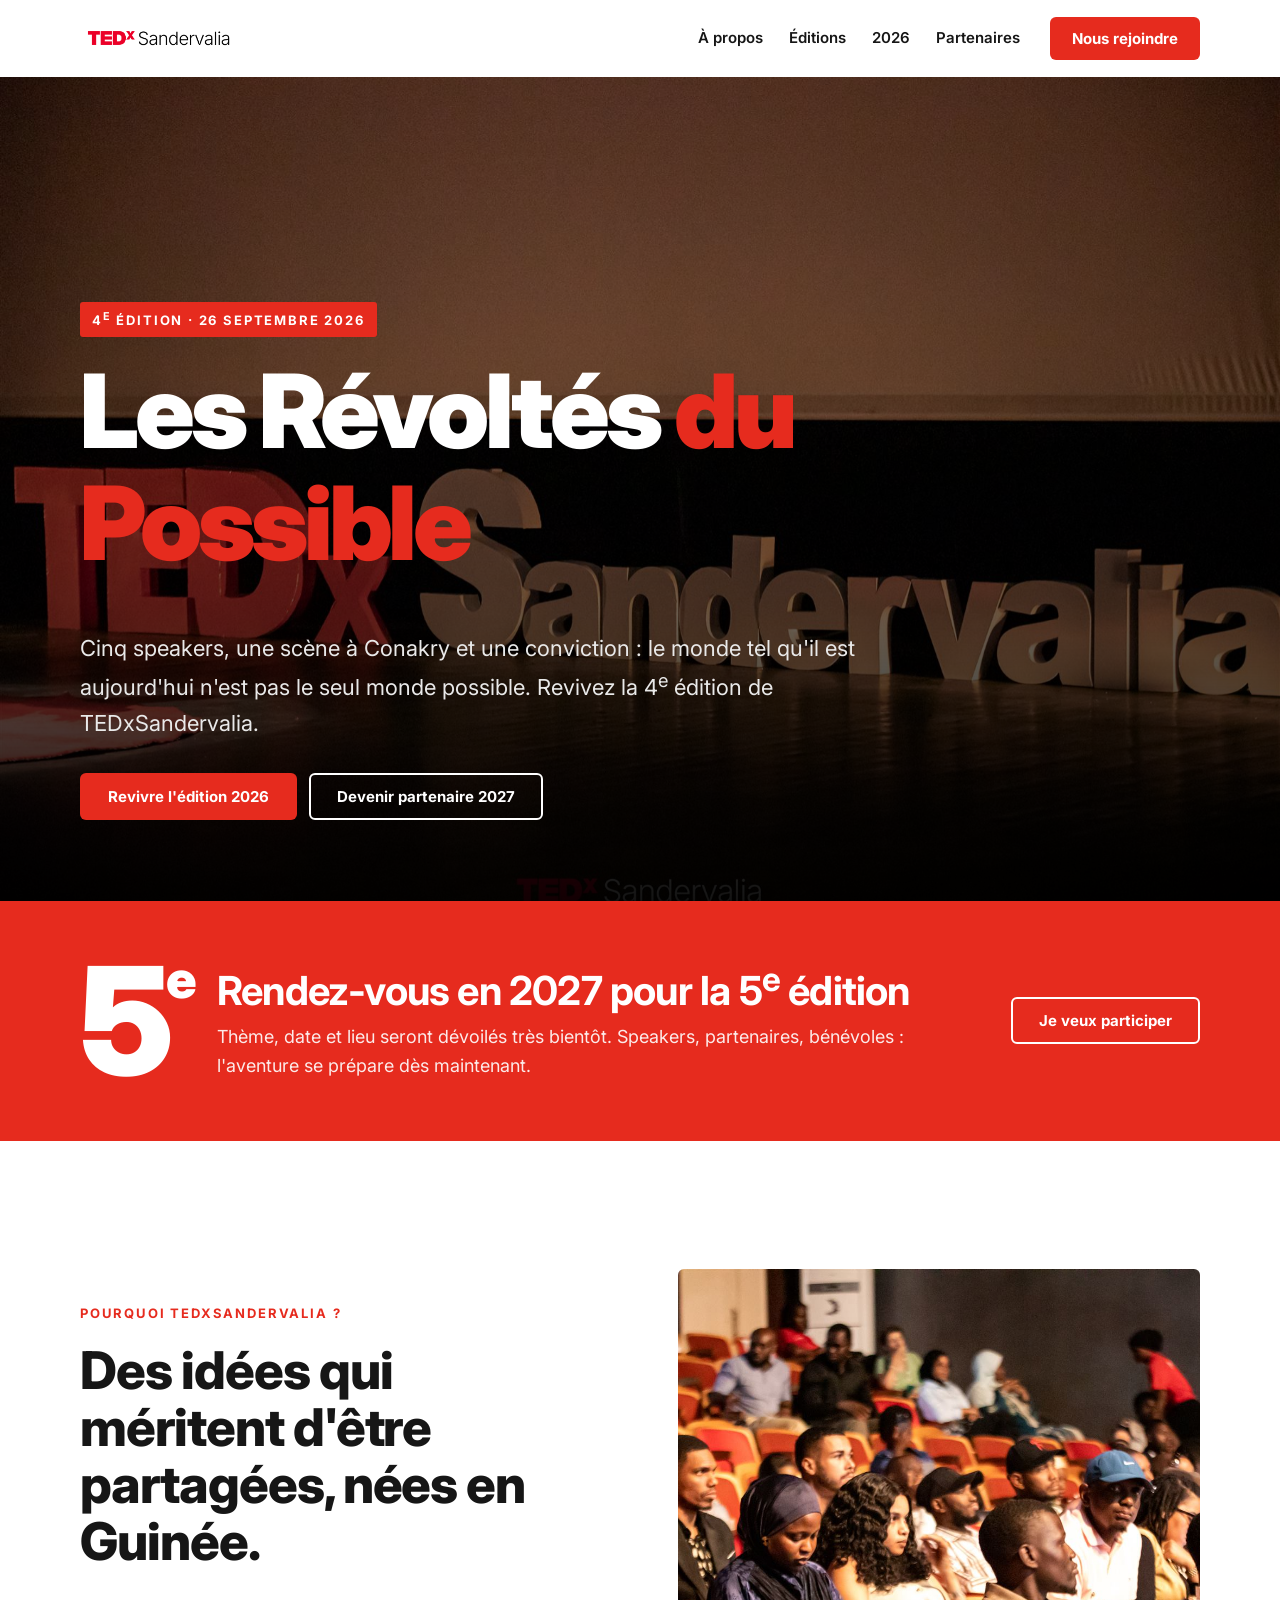
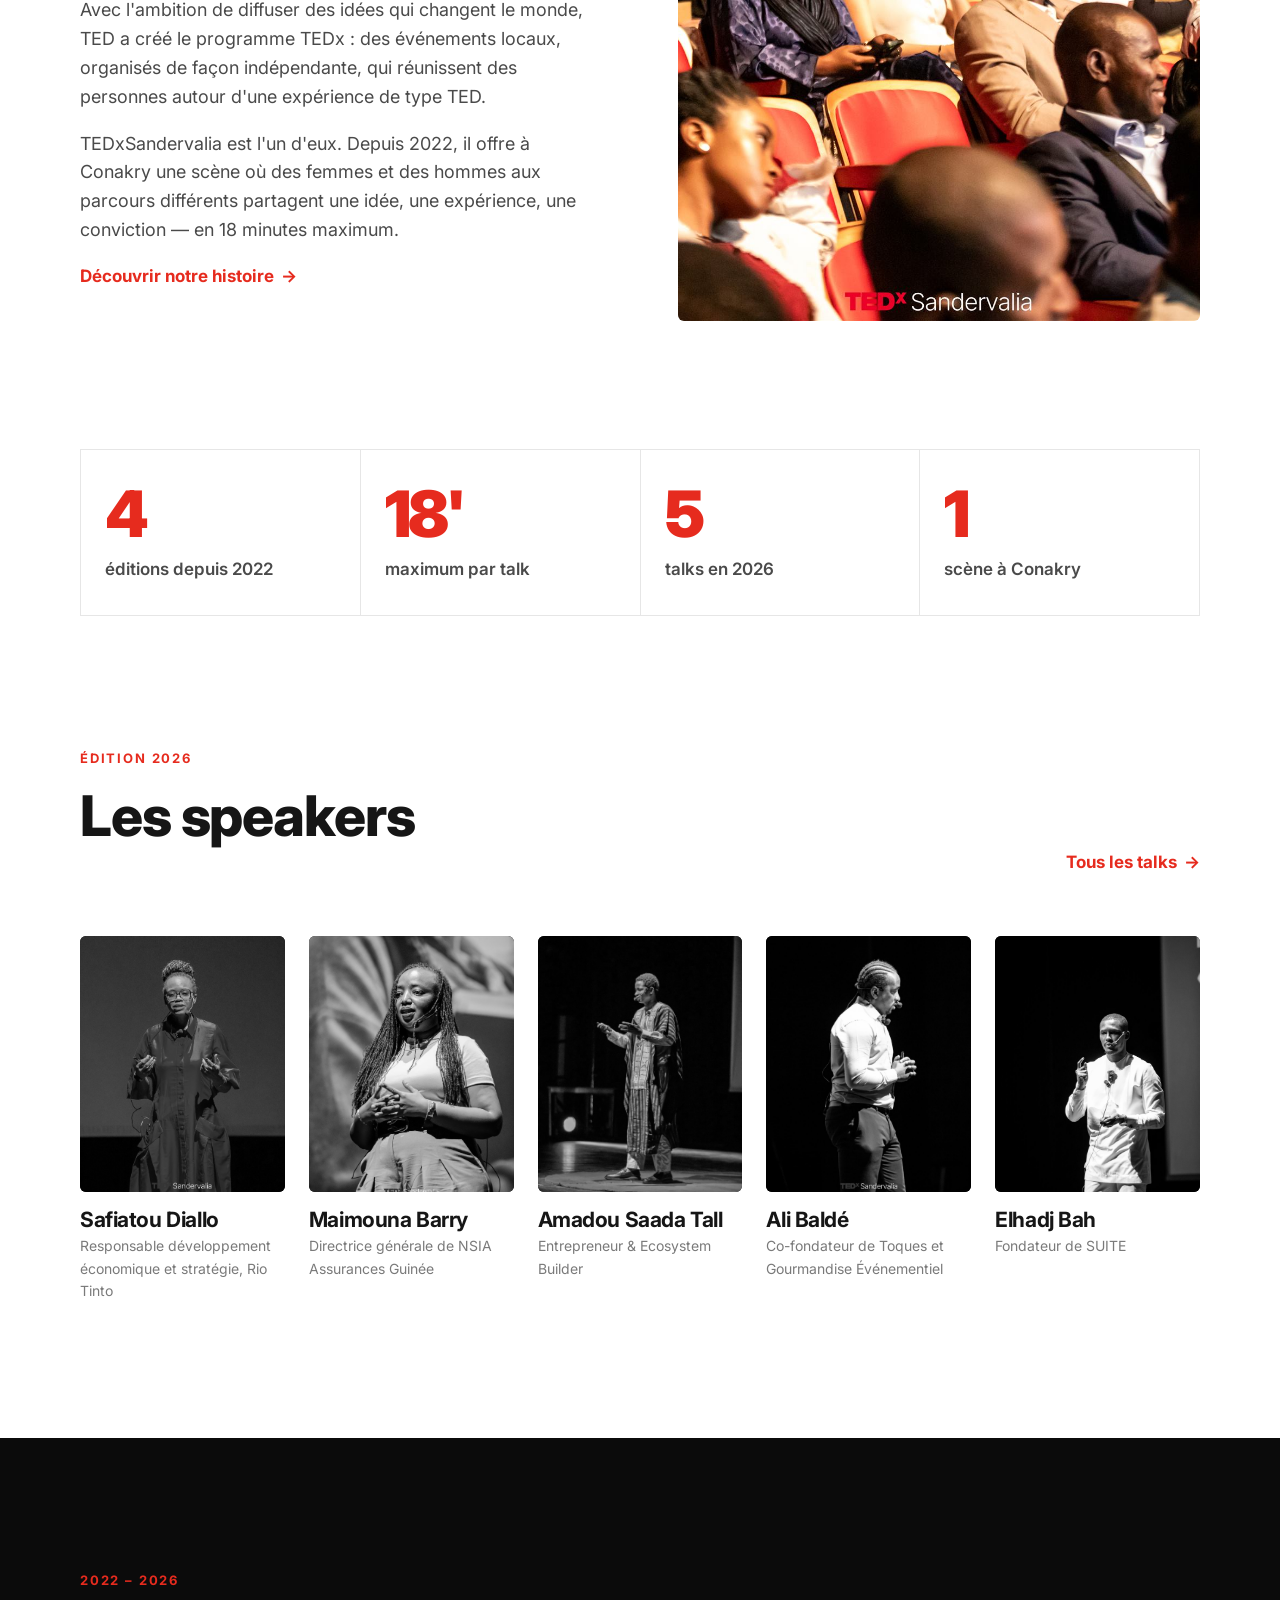
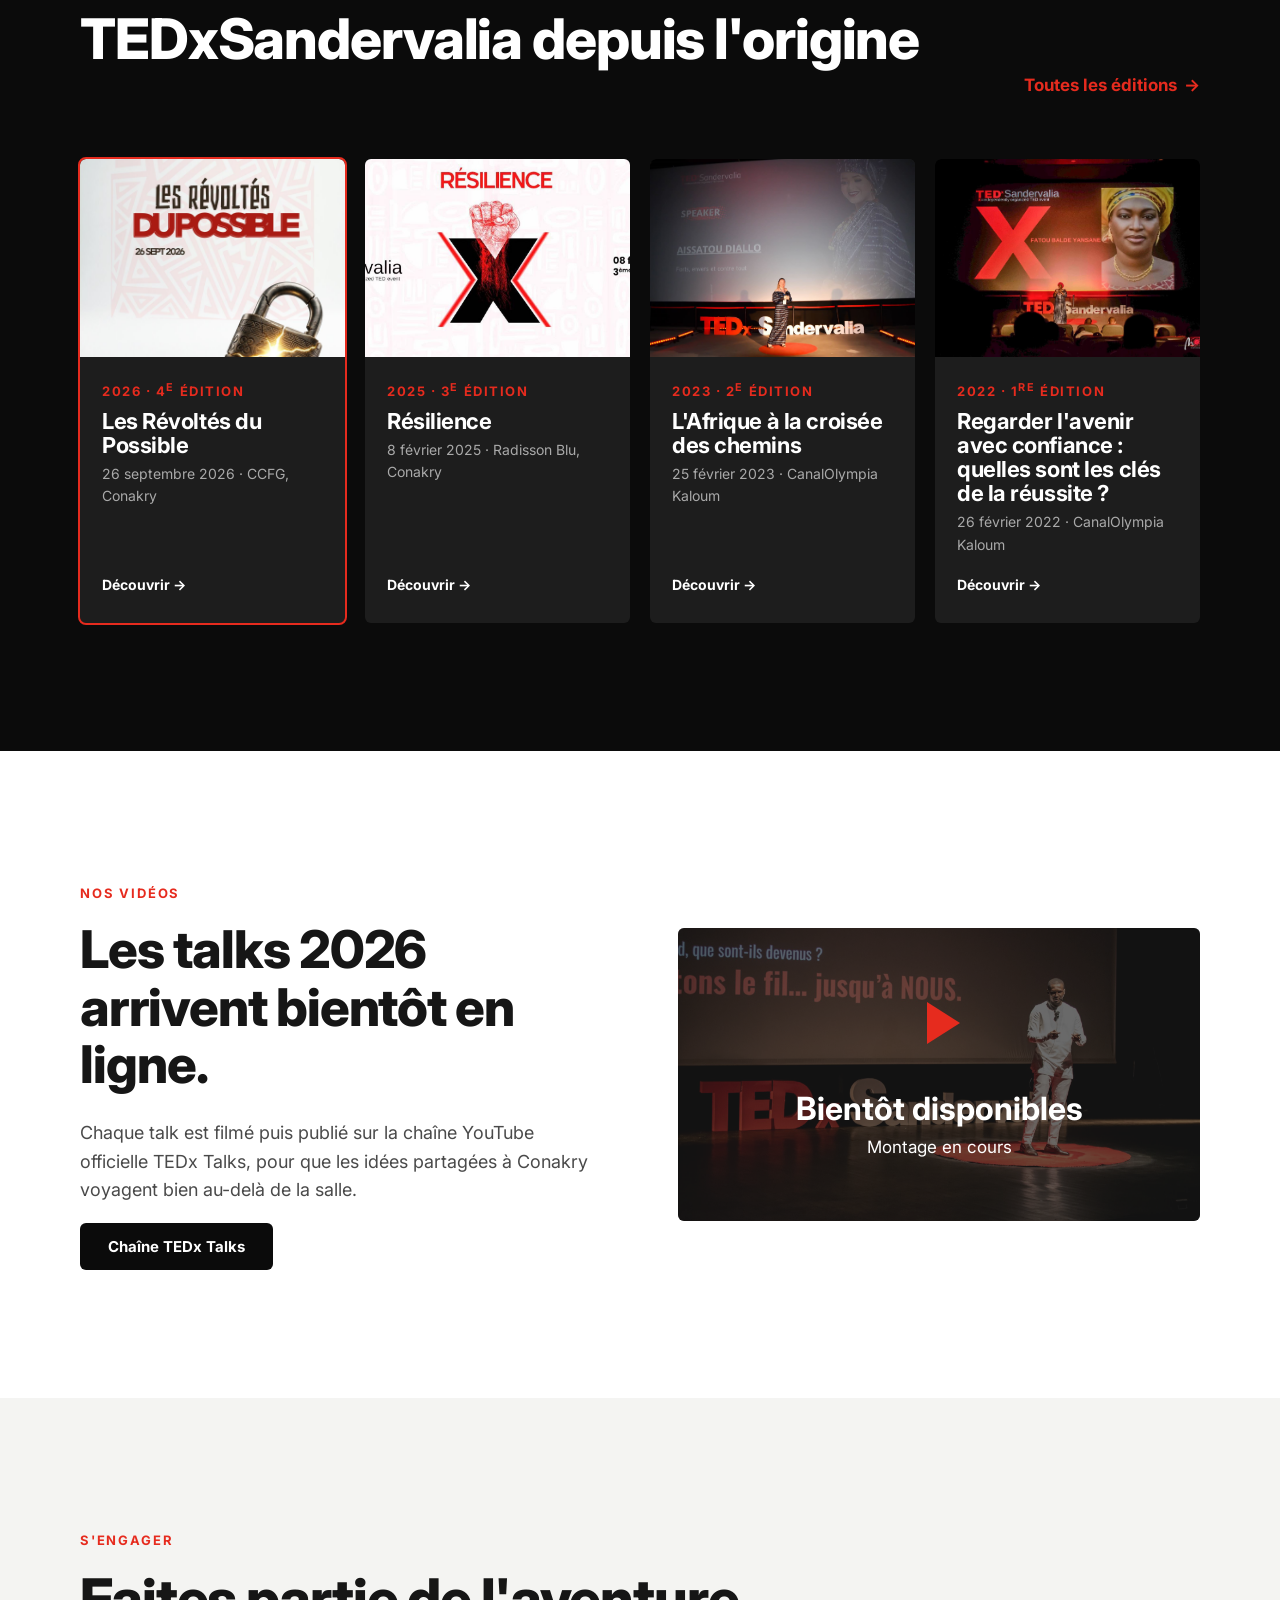
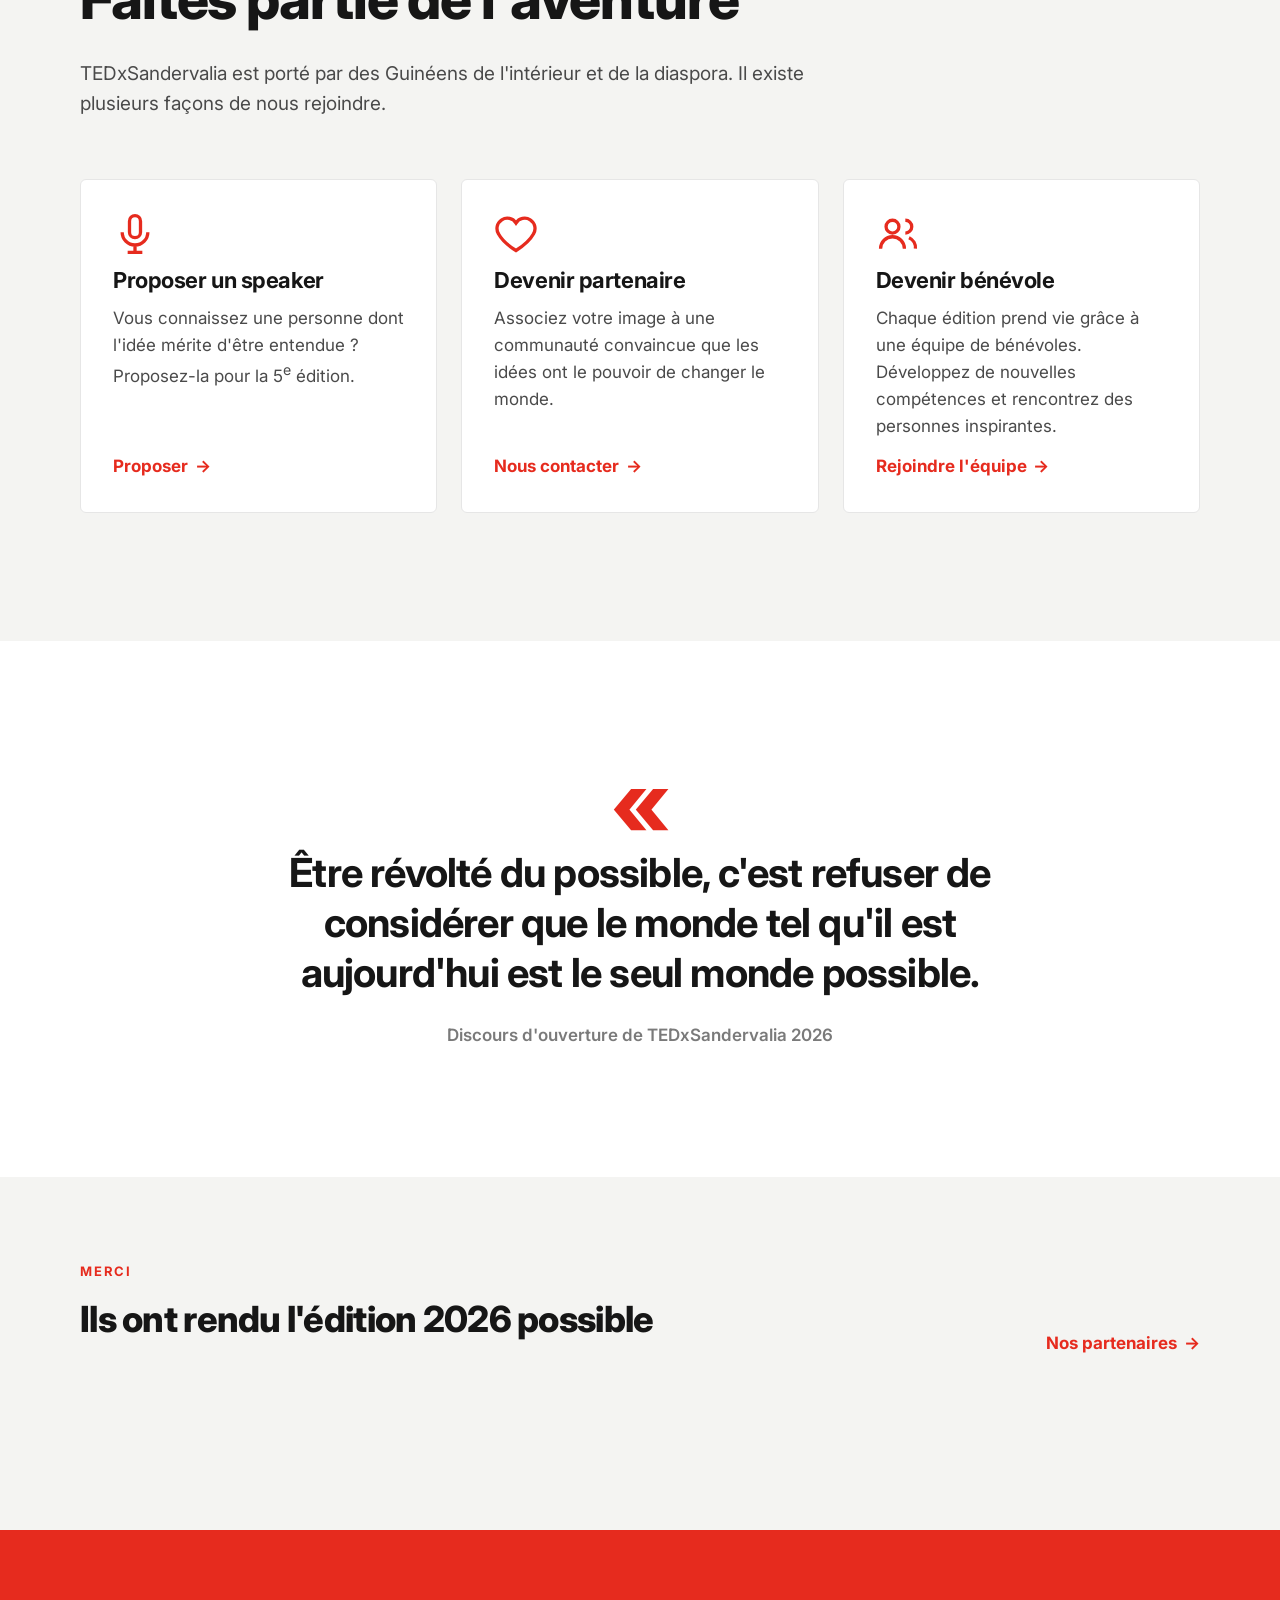
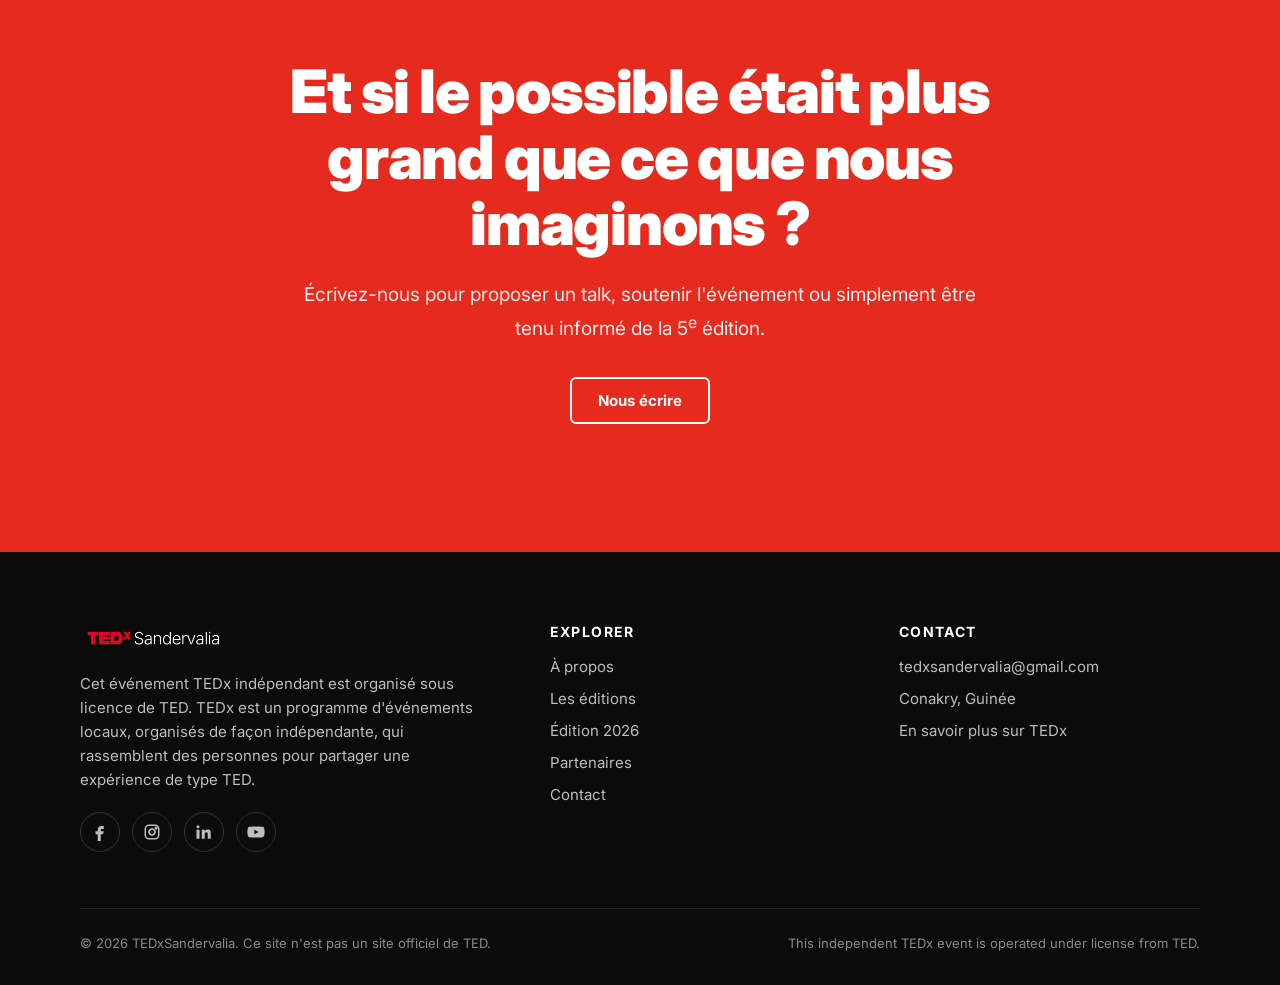
==== commit c01bbb68: "Add files via upload" ====
--- a/site-web-publication/index.html
+++ b/site-web-publication/index.html
@@ -108,10 +108,12 @@
           <article class="speaker reveal">
             <div class="speaker__photo"><img src="assets/img/safiatou-diallo.jpg" alt="Safiatou Diallo sur la scène de TEDxSandervalia" loading="lazy"></div>
             <h3>Safiatou Diallo</h3>
+            <p class="speaker__role">Responsable développement économique et stratégie, Rio Tinto</p>
           </article>
           <article class="speaker reveal">
             <div class="speaker__photo"><img src="assets/img/maimouna-barry.jpg" alt="Maimouna Barry pendant son talk" loading="lazy"></div>
             <h3>Maimouna Barry</h3>
+            <p class="speaker__role">Directrice générale de NSIA Assurances Guinée</p>
           </article>
           <article class="speaker reveal">
             <div class="speaker__photo"><img src="assets/img/amadou-saada-tall.jpg" alt="Amadou Saada Tall sur le cercle rouge TEDx" loading="lazy"></div>
@@ -126,6 +128,7 @@
           <article class="speaker reveal">
             <div class="speaker__photo"><img src="assets/img/elhadj-bah.jpg" alt="Elhadj Bah sur la scène de TEDxSandervalia" loading="lazy"></div>
             <h3>Elhadj Bah</h3>
+            <p class="speaker__role">Fondateur de SUITE</p>
           </article>
         </div>
       </div>
@@ -174,7 +177,7 @@
             <div class="edition__body">
               <span class="edition__year">2022 · 1<sup>re</sup> édition</span>
               <h3>Regarder l'avenir avec confiance : quelles sont les clés de la réussite ?</h3>
-              <p>Février 2022 · CanalOlympia Kaloum</p>
+              <p>26 février 2022 · CanalOlympia Kaloum</p>
               <span class="edition__more">Découvrir →</span>
             </div>
           </a>
--- a/site-web-publication/assets/css/style.css
+++ b/site-web-publication/assets/css/style.css
@@ -198,7 +198,7 @@
 /* Split texte / image */
 .split { display: grid; grid-template-columns: 1fr 1fr; gap: clamp(32px, 6vw, 88px); align-items: center; }
 .split--reverse .split__media { order: -1; }
-.split__media img { width: 100%; aspect-ratio: 4/5; object-fit: cover; border-radius: var(--radius); }
+.split__media img { width: 100%; height: auto; aspect-ratio: 4/5; object-fit: cover; border-radius: var(--radius); }
 .split__media--wide img { aspect-ratio: 3/2; }
 .split__media--square img { aspect-ratio: 1/1; }
 .split h2 { font-size: clamp(32px, 4.5vw, 52px); font-weight: 800; }
@@ -416,3 +416,28 @@
   *, *::before, *::after { animation: none !important; transition: none !important; }
   .reveal { opacity: 1; transform: none; }
 }
+
+/* Liste dépliable des talks (page Éditions) */
+.talks { margin-top: 24px; border-top: 1px solid var(--grey-200); }
+.talks summary { cursor: pointer; list-style: none; padding: 14px 0; font-weight: 700; color: var(--ink); display: flex; align-items: center; gap: 10px; }
+.talks summary::-webkit-details-marker { display: none; }
+.talks summary::before { content: "+"; display: inline-grid; place-items: center; width: 24px; height: 24px; border-radius: 50%; background: var(--red); color: var(--white); font-weight: 700; line-height: 1; flex: none; }
+.talks[open] summary::before { content: "–"; }
+.talks summary:hover { color: var(--red); }
+.talks ul { list-style: none; margin: 0 0 8px; padding: 0; }
+.talks li { padding: 10px 0; border-top: 1px solid var(--grey-200); font-size: 16px; color: var(--grey-700); line-height: 1.45; }
+.talks li strong { display: block; color: var(--ink); font-size: 16px; }
+
+/* Affiches par édition (page Éditions) : affichées à leur taille d'origine (206 px), jamais agrandies */
+.posters { margin-top: calc(32px - clamp(48px, 7vw, 96px)); } /* rapproche la grille de son édition (gap du conteneur) */
+.posters__title { font-size: 13px; font-weight: 700; letter-spacing: .12em; text-transform: uppercase; color: var(--grey-500); margin: 0 0 14px; }
+.posters__grid { display: grid; grid-template-columns: repeat(auto-fill, minmax(120px, 160px)); gap: 12px; align-items: start; }
+.posters__grid img { width: 100%; height: auto; max-width: 206px; aspect-ratio: 1/1; object-fit: cover; border-radius: 4px; border: 1px solid var(--grey-200); background: var(--grey-100); }
+.posters__main { margin: 0; }
+.posters__main img { border: 2px solid var(--red); }
+.posters__main figcaption { font-size: 12px; font-weight: 600; color: var(--red); margin-top: 6px; }
+
+/* Affiche officielle à la place de la photo d'édition : affichée entière, sans recadrage */
+.split__media--poster { display: flex; justify-content: center; }
+.split__media--poster img { width: auto; max-width: 100%; height: auto; max-height: 620px; aspect-ratio: auto; object-fit: contain; box-shadow: 0 10px 30px rgba(0,0,0,.12); }
+.split__media--small img { width: 100%; max-width: 309px; } /* source de 206 px : agrandissement limité à 1,5× */
